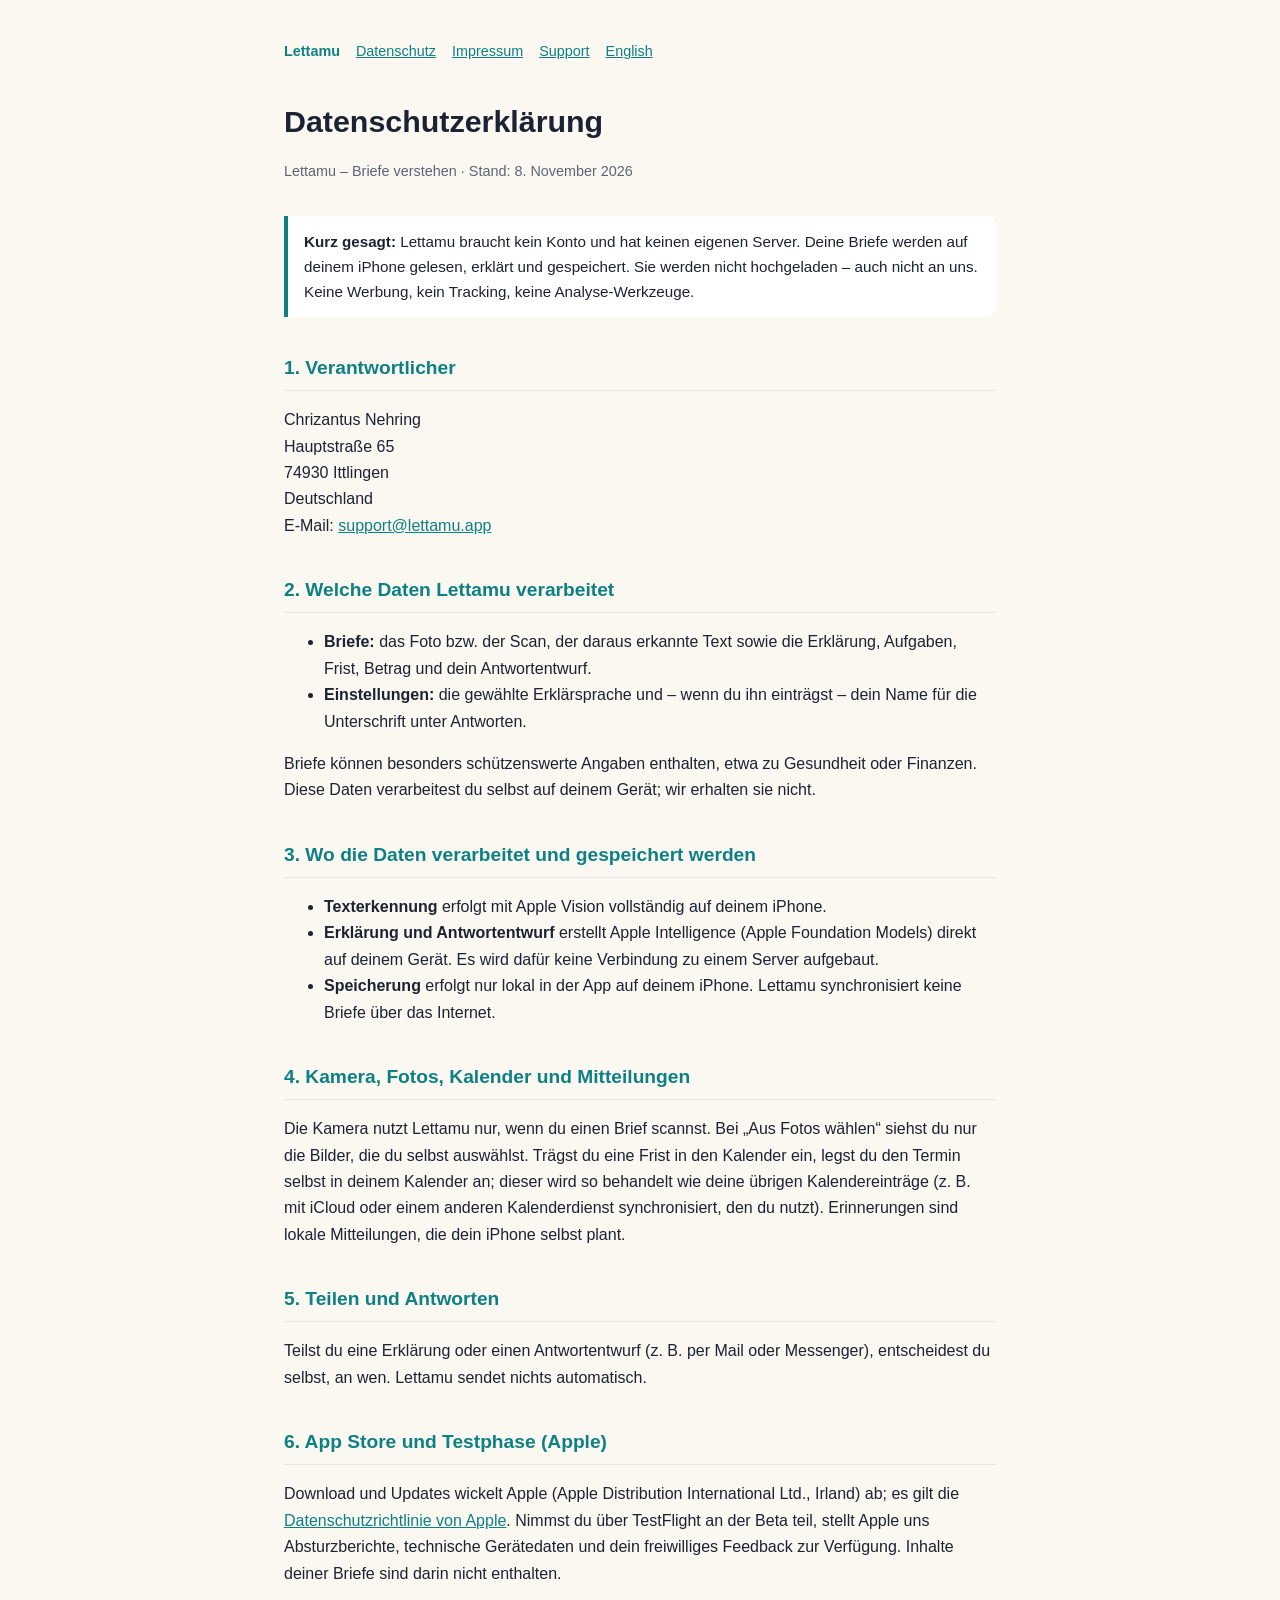
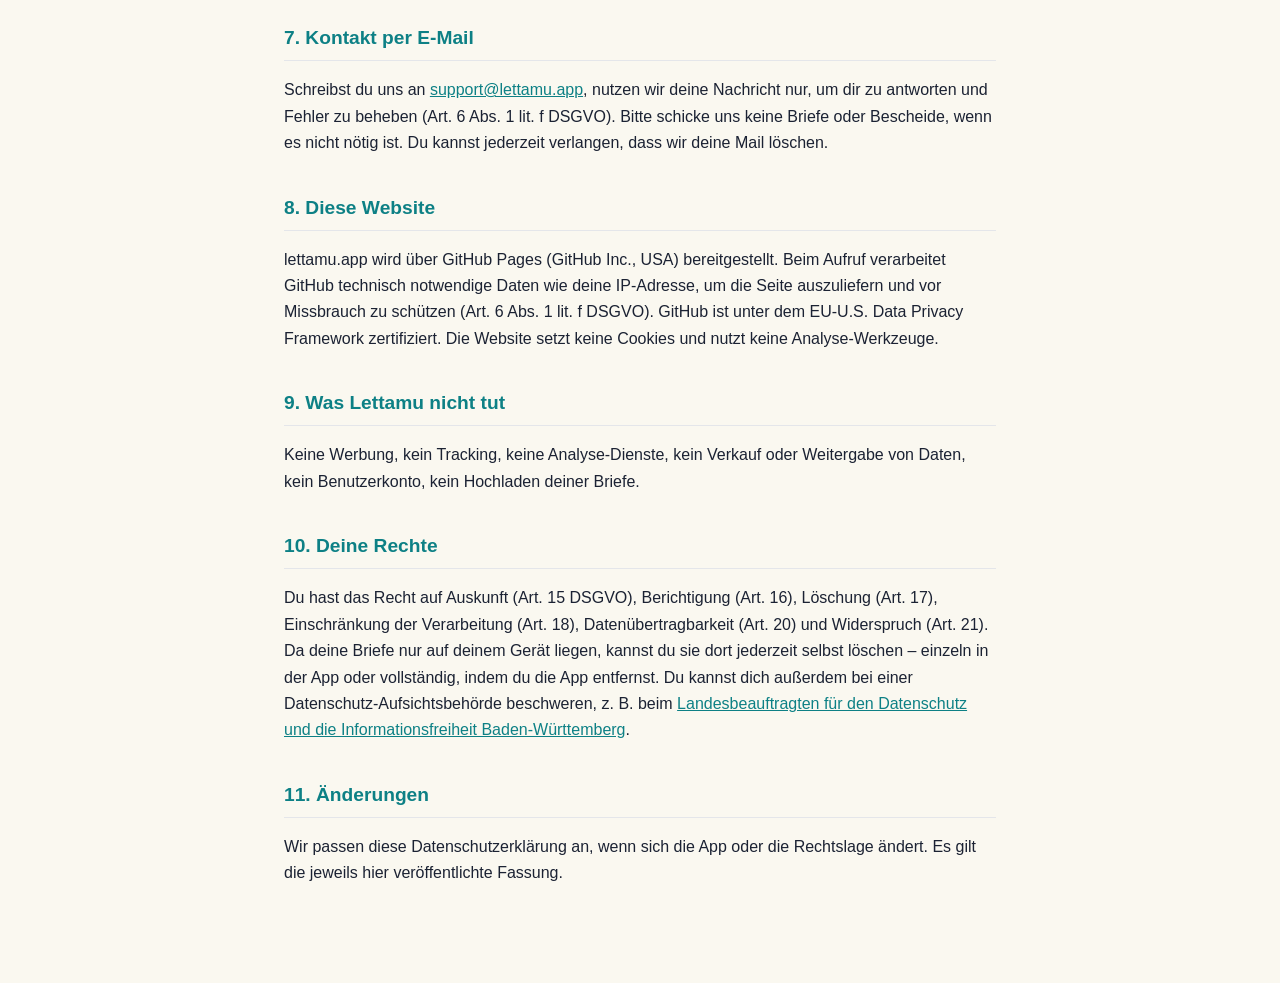
==== datenschutz.html @ 24db43f4 "Website lettamu.app: Start, Datenschutz, Support, Impressum (DE/EN) Co-Authored-By: Claude Opus 5.5 " ====
<!DOCTYPE html>
<html lang="de">
<head>
<meta charset="utf-8">
<meta name="viewport" content="width=device-width, initial-scale=1">
<title>Datenschutz – Lettamu</title>
<link rel="icon" href="icon.png">
<link rel="apple-touch-icon" href="apple-touch-icon.png">
<link rel="stylesheet" href="style.css">
</head>
<body>
<div class="seite">
<nav class="leiste"><a class="home" href="./">Lettamu</a><a href="datenschutz.html">Datenschutz</a><a href="impressum.html">Impressum</a><a href="support.html">Support</a><a href="en.html" lang="en">English</a></nav>
<h1>Datenschutzerklärung</h1>
<p class="stand">Lettamu – Briefe verstehen · Stand: 8. November 2026</p>
<div class="hinweis"><strong>Kurz gesagt:</strong> Lettamu braucht kein Konto und hat keinen eigenen Server. Deine Briefe werden auf deinem iPhone gelesen, erklärt und gespeichert. Sie werden nicht hochgeladen – auch nicht an uns. Keine Werbung, kein Tracking, keine Analyse-Werkzeuge.</div>
<h2>1. Verantwortlicher</h2>
<p>Chrizantus Nehring<br>Hauptstraße 65<br>74930 Ittlingen<br>Deutschland<br>E-Mail: <a href="mailto:support@lettamu.app">support@lettamu.app</a></p>
<h2>2. Welche Daten Lettamu verarbeitet</h2>
<ul>
<li><strong>Briefe:</strong> das Foto bzw. der Scan, der daraus erkannte Text sowie die Erklärung, Aufgaben, Frist, Betrag und dein Antwortentwurf.</li>
<li><strong>Einstellungen:</strong> die gewählte Erklärsprache und – wenn du ihn einträgst – dein Name für die Unterschrift unter Antworten.</li>
</ul>
<p>Briefe können besonders schützenswerte Angaben enthalten, etwa zu Gesundheit oder Finanzen. Diese Daten verarbeitest du selbst auf deinem Gerät; wir erhalten sie nicht.</p>
<h2>3. Wo die Daten verarbeitet und gespeichert werden</h2>
<ul>
<li><strong>Texterkennung</strong> erfolgt mit Apple Vision vollständig auf deinem iPhone.</li>
<li><strong>Erklärung und Antwortentwurf</strong> erstellt Apple Intelligence (Apple Foundation Models) direkt auf deinem Gerät. Es wird dafür keine Verbindung zu einem Server aufgebaut.</li>
<li><strong>Speicherung</strong> erfolgt nur lokal in der App auf deinem iPhone. Lettamu synchronisiert keine Briefe über das Internet.</li>
</ul>
<h2>4. Kamera, Fotos, Kalender und Mitteilungen</h2>
<p>Die Kamera nutzt Lettamu nur, wenn du einen Brief scannst. Bei „Aus Fotos wählen“ siehst du nur die Bilder, die du selbst auswählst. Trägst du eine Frist in den Kalender ein, legst du den Termin selbst in deinem Kalender an; dieser wird so behandelt wie deine übrigen Kalendereinträge (z. B. mit iCloud oder einem anderen Kalenderdienst synchronisiert, den du nutzt). Erinnerungen sind lokale Mitteilungen, die dein iPhone selbst plant.</p>
<h2>5. Teilen und Antworten</h2>
<p>Teilst du eine Erklärung oder einen Antwortentwurf (z. B. per Mail oder Messenger), entscheidest du selbst, an wen. Lettamu sendet nichts automatisch.</p>
<h2>6. App Store und Testphase (Apple)</h2>
<p>Download und Updates wickelt Apple (Apple Distribution International Ltd., Irland) ab; es gilt die <a href="https://www.apple.com/de/legal/privacy/">Datenschutzrichtlinie von Apple</a>. Nimmst du über TestFlight an der Beta teil, stellt Apple uns Absturzberichte, technische Gerätedaten und dein freiwilliges Feedback zur Verfügung. Inhalte deiner Briefe sind darin nicht enthalten.</p>
<h2>7. Kontakt per E-Mail</h2>
<p>Schreibst du uns an <a href="mailto:support@lettamu.app">support@lettamu.app</a>, nutzen wir deine Nachricht nur, um dir zu antworten und Fehler zu beheben (Art. 6 Abs. 1 lit. f DSGVO). Bitte schicke uns keine Briefe oder Bescheide, wenn es nicht nötig ist. Du kannst jederzeit verlangen, dass wir deine Mail löschen.</p>
<h2>8. Diese Website</h2>
<p>lettamu.app wird über GitHub Pages (GitHub Inc., USA) bereitgestellt. Beim Aufruf verarbeitet GitHub technisch notwendige Daten wie deine IP-Adresse, um die Seite auszuliefern und vor Missbrauch zu schützen (Art. 6 Abs. 1 lit. f DSGVO). GitHub ist unter dem EU-U.S. Data Privacy Framework zertifiziert. Die Website setzt keine Cookies und nutzt keine Analyse-Werkzeuge.</p>
<h2>9. Was Lettamu nicht tut</h2>
<p>Keine Werbung, kein Tracking, keine Analyse-Dienste, kein Verkauf oder Weitergabe von Daten, kein Benutzerkonto, kein Hochladen deiner Briefe.</p>
<h2>10. Deine Rechte</h2>
<p>Du hast das Recht auf Auskunft (Art. 15 DSGVO), Berichtigung (Art. 16), Löschung (Art. 17), Einschränkung der Verarbeitung (Art. 18), Datenübertragbarkeit (Art. 20) und Widerspruch (Art. 21). Da deine Briefe nur auf deinem Gerät liegen, kannst du sie dort jederzeit selbst löschen – einzeln in der App oder vollständig, indem du die App entfernst. Du kannst dich außerdem bei einer Datenschutz-Aufsichtsbehörde beschweren, z. B. beim <a href="https://www.baden-wuerttemberg.datenschutz.de/">Landesbeauftragten für den Datenschutz und die Informationsfreiheit Baden-Württemberg</a>.</p>
<h2>11. Änderungen</h2>
<p>Wir passen diese Datenschutzerklärung an, wenn sich die App oder die Rechtslage ändert. Es gilt die jeweils hier veröffentlichte Fassung.</p>
</div>
</body>
</html>
---- style.css ----
:root { --tinte:#17203a; --petrol:#0d8085; --petrol-hell:#5cc4c4; --gold:#f0a540; --papier:#faf8f0; --text:#1b2233; --leise:#5c6577; --karte:#ffffff; --rand:#e4e6ea; color-scheme: light dark; }
@media (prefers-color-scheme: dark) {
  :root { --papier:#11151f; --text:#e8ebf1; --leise:#a5adbd; --karte:#1a2030; --rand:#2a3142; --petrol:#5cc4c4; }
}
* { box-sizing: border-box; }
body { margin:0; font-family:-apple-system,BlinkMacSystemFont,"Segoe UI",Roboto,Helvetica,Arial,sans-serif; background:var(--papier); color:var(--text); line-height:1.65; }
a { color:var(--petrol); }

/* Startseite */
header.hero { background:radial-gradient(circle at 50% 0%, #1e6d74, var(--tinte) 72%); color:#fff; text-align:center; padding:56px 16px 64px; }
.icon { width:120px; height:120px; border-radius:27px; box-shadow:0 18px 40px rgba(0,0,0,.35); }
.hero h1 { font-size:2.6rem; margin:20px 0 4px; letter-spacing:.3px; }
.tag { font-size:1.25rem; color:#ffd89a; font-weight:700; margin:0 0 18px; }
.hero p { max-width:580px; margin:0 auto; color:rgba(255,255,255,.86); }
.bald { display:inline-block; margin-top:26px; padding:14px 28px; border-radius:999px; font-weight:800; color:var(--tinte); background:linear-gradient(135deg,#ffd89a,var(--gold)); }
.sprache { position:absolute; top:14px; right:16px; color:rgba(255,255,255,.8); font-size:.9rem; text-decoration:none; }
main.start { max-width:780px; margin:0 auto; padding:40px 16px 24px; }
main.start h2 { font-size:1.4rem; margin:8px 0 18px; text-align:center; }
.schritte { display:grid; grid-template-columns:repeat(auto-fit,minmax(200px,1fr)); gap:12px; margin-bottom:40px; }
.schritt { text-align:center; padding:8px; }
.schritt .nr { display:inline-flex; width:40px; height:40px; border-radius:50%; align-items:center; justify-content:center; background:var(--petrol); color:#fff; font-weight:800; }
.schritt b { display:block; margin-top:8px; }
.schritt span { color:var(--leise); font-size:.95rem; }
.raster { display:grid; grid-template-columns:repeat(auto-fit,minmax(220px,1fr)); gap:12px; }
.karte { background:var(--karte); border:1px solid var(--rand); border-radius:18px; padding:16px 18px; }
.karte b { display:block; color:var(--petrol); margin-bottom:4px; }
.karte span { color:var(--leise); font-size:.95rem; }
.zitat { text-align:center; margin:44px auto 8px; max-width:580px; color:var(--leise); }
.zitat strong { display:block; font-size:1.6rem; color:var(--text); margin-bottom:6px; }
.klein { text-align:center; color:var(--leise); font-size:.9rem; margin-top:32px; }
footer { text-align:center; padding:24px 16px 40px; font-size:.9rem; color:var(--leise); }
footer a { color:var(--leise); margin:0 10px; display:inline-block; }

/* Textseiten */
.seite { max-width:760px; margin:0 auto; padding:2.5rem 1.5rem 5rem; }
.seite h1 { font-size:1.9rem; margin-bottom:.25rem; }
.seite h2 { font-size:1.2rem; margin-top:2.2rem; border-bottom:1px solid var(--rand); padding-bottom:.4rem; color:var(--petrol); }
.stand { color:var(--leise); font-size:.9rem; margin-bottom:2rem; }
.hinweis { background:var(--karte); border-left:4px solid var(--petrol); padding:.8rem 1rem; margin:1rem 0; font-size:.95rem; border-radius:0 10px 10px 0; }
nav.leiste { margin-bottom:2rem; font-size:.9rem; display:flex; flex-wrap:wrap; gap:.4rem 1rem; }
nav.leiste .home { font-weight:700; text-decoration:none; }
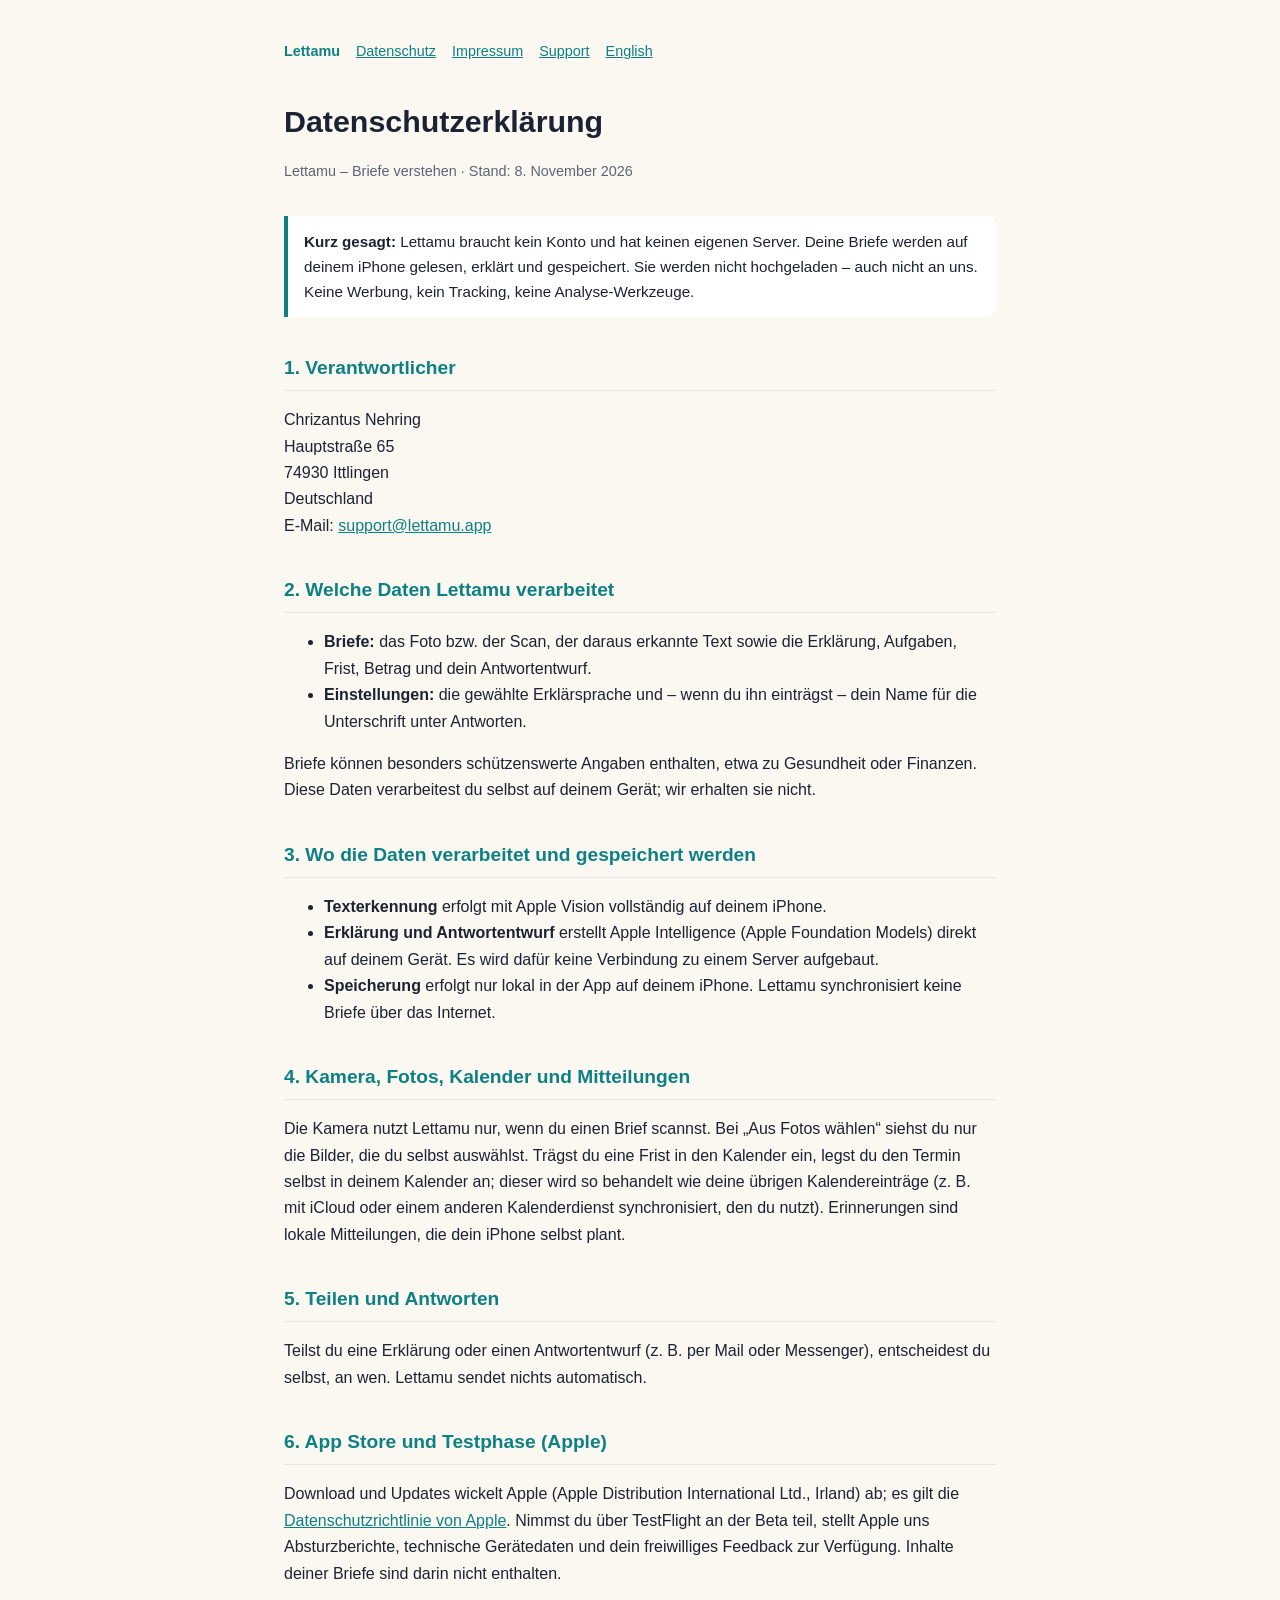
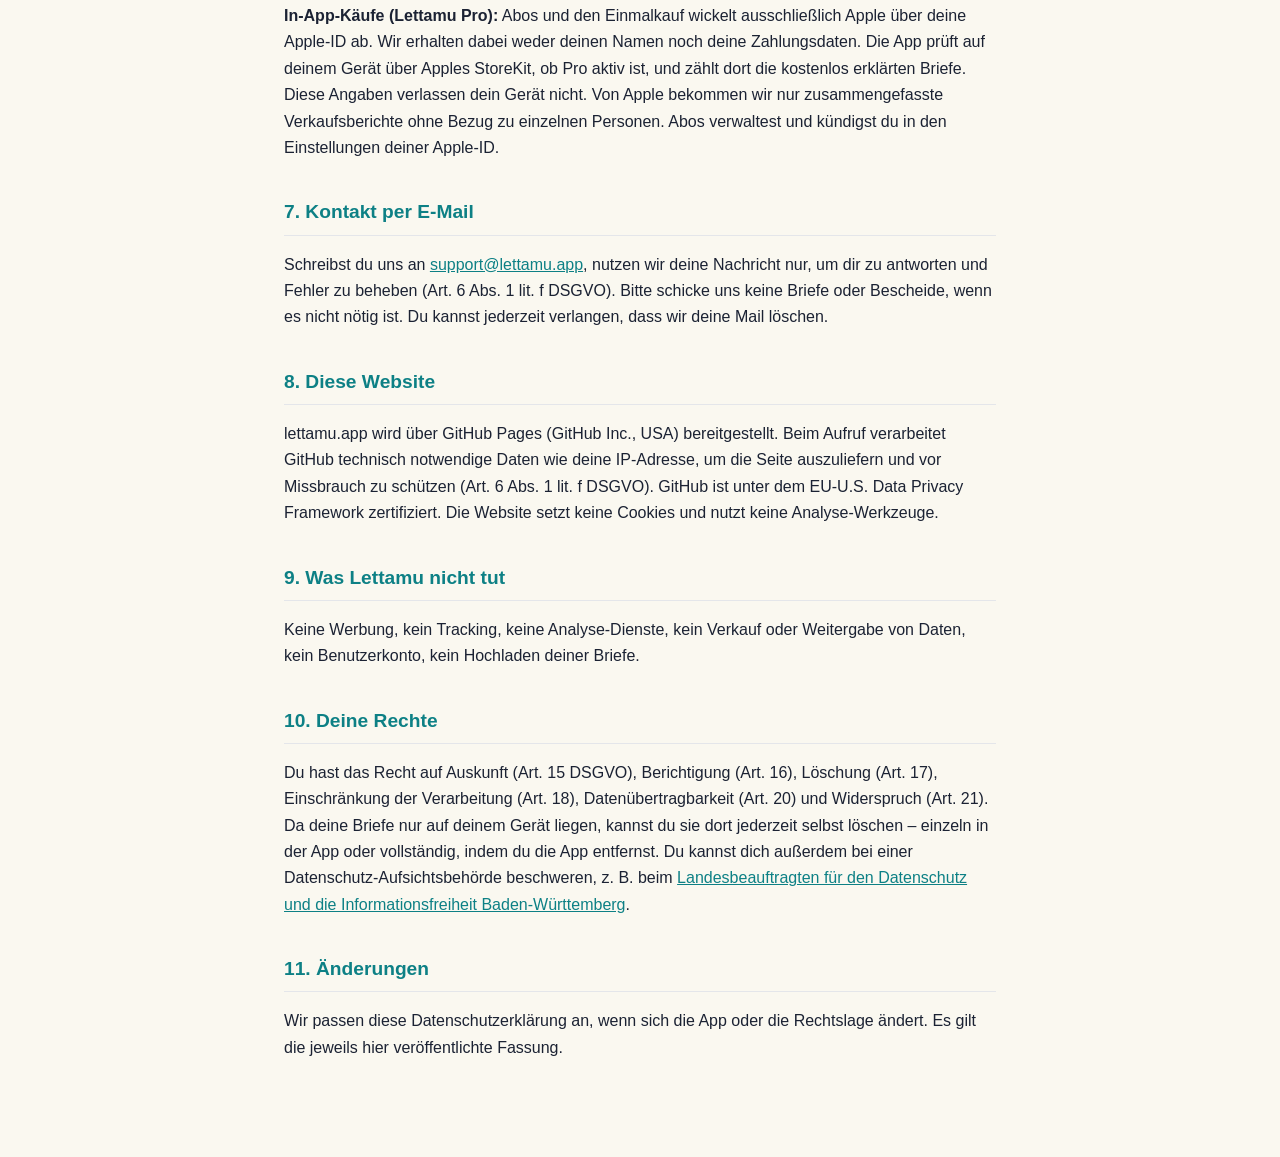
==== commit fcfa95ca: "Datenschutz: Abschnitt In-App-Käufe (Lettamu Pro) Co-Authored-By: Claude Opus 5.5 <noreply@anthropic" ====
--- a/datenschutz.html
+++ b/datenschutz.html
@@ -34,6 +34,7 @@
 <p>Teilst du eine Erklärung oder einen Antwortentwurf (z. B. per Mail oder Messenger), entscheidest du selbst, an wen. Lettamu sendet nichts automatisch.</p>
 <h2>6. App Store und Testphase (Apple)</h2>
 <p>Download und Updates wickelt Apple (Apple Distribution International Ltd., Irland) ab; es gilt die <a href="https://www.apple.com/de/legal/privacy/">Datenschutzrichtlinie von Apple</a>. Nimmst du über TestFlight an der Beta teil, stellt Apple uns Absturzberichte, technische Gerätedaten und dein freiwilliges Feedback zur Verfügung. Inhalte deiner Briefe sind darin nicht enthalten.</p>
+<p><strong>In-App-Käufe (Lettamu Pro):</strong> Abos und den Einmalkauf wickelt ausschließlich Apple über deine Apple-ID ab. Wir erhalten dabei weder deinen Namen noch deine Zahlungsdaten. Die App prüft auf deinem Gerät über Apples StoreKit, ob Pro aktiv ist, und zählt dort die kostenlos erklärten Briefe. Diese Angaben verlassen dein Gerät nicht. Von Apple bekommen wir nur zusammengefasste Verkaufsberichte ohne Bezug zu einzelnen Personen. Abos verwaltest und kündigst du in den Einstellungen deiner Apple-ID.</p>
 <h2>7. Kontakt per E-Mail</h2>
 <p>Schreibst du uns an <a href="mailto:support@lettamu.app">support@lettamu.app</a>, nutzen wir deine Nachricht nur, um dir zu antworten und Fehler zu beheben (Art. 6 Abs. 1 lit. f DSGVO). Bitte schicke uns keine Briefe oder Bescheide, wenn es nicht nötig ist. Du kannst jederzeit verlangen, dass wir deine Mail löschen.</p>
 <h2>8. Diese Website</h2>
